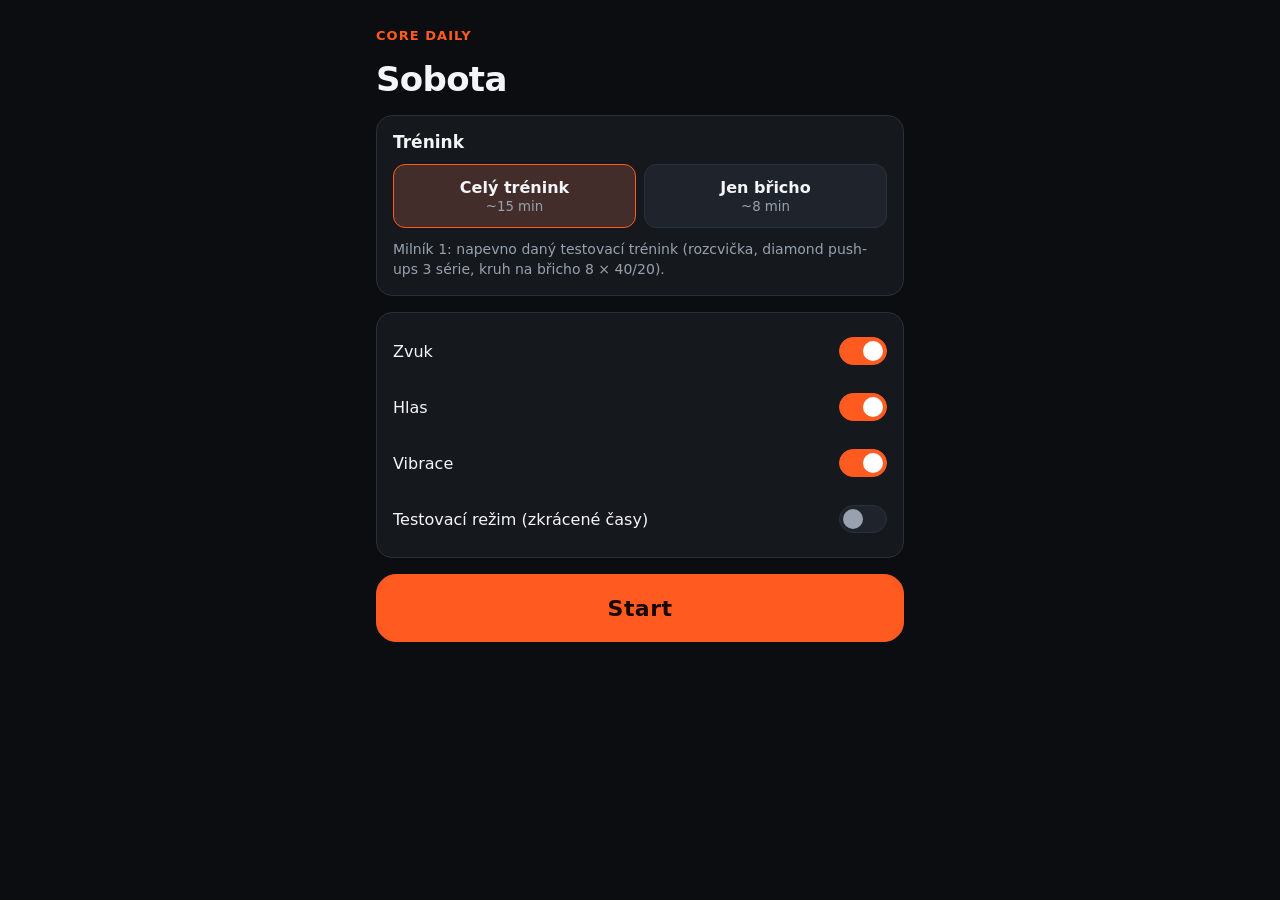
==== index.html @ 744a0409 "Milestone 1: timer engine and workout player Timestamp-based timer that catches up after backgroundi" ====
<!doctype html>
<html lang="cs">
<head>
  <meta charset="utf-8">
  <meta name="viewport" content="width=device-width, initial-scale=1, viewport-fit=cover">
  <meta name="theme-color" content="#0b0d10">
  <meta name="color-scheme" content="dark">
  <title>Core Daily</title>
  <link rel="icon" href="data:image/svg+xml,%3Csvg xmlns=%22http://www.w3.org/2000/svg%22 viewBox=%220 0 32 32%22%3E%3Crect width=%2232%22 height=%2232%22 rx=%228%22 fill=%22%23ff5a1f%22/%3E%3C/svg%3E">
  <link rel="stylesheet" href="css/app.css">
  <script type="module" src="js/main.js"></script>
</head>
<body>
  <div id="app"></div>
  <noscript>Core Daily potřebuje JavaScript.</noscript>
</body>
</html>
---- css/app.css ----
:root {
  --bg: #0b0d10;
  --surface: #15181d;
  --surface-2: #1f242c;
  --border: #2a3039;
  --text: #f3f5f8;
  --muted: #98a2ae;
  --accent: #ff5a1f;
  --accent-text: #160700;
  --rest: #2fc7a8;
  --neutral: #c3cad4;
  --danger: #ff4d5e;
  --radius: 16px;
  --font: system-ui, -apple-system, 'Segoe UI', Roboto, 'Helvetica Neue', Arial, sans-serif;
  color-scheme: dark;
}

*,
*::before,
*::after {
  box-sizing: border-box;
}

[hidden] {
  display: none !important;
}

html,
body {
  margin: 0;
  background: var(--bg);
  color: var(--text);
  font-family: var(--font);
  -webkit-tap-highlight-color: transparent;
  overscroll-behavior: none;
}

button {
  font: inherit;
  color: inherit;
  cursor: pointer;
  touch-action: manipulation;
}

h1,
h2 {
  margin: 0;
}

/* ---------- generic screens ---------- */

.screen {
  max-width: 560px;
  margin: 0 auto;
  padding: max(20px, env(safe-area-inset-top)) 16px calc(24px + env(safe-area-inset-bottom));
  display: flex;
  flex-direction: column;
  gap: 16px;
}

.eyebrow {
  margin: 8px 0 0;
  color: var(--accent);
  font-weight: 700;
  letter-spacing: 0.08em;
  text-transform: uppercase;
  font-size: 13px;
}

.title {
  font-size: 34px;
  font-weight: 800;
  letter-spacing: -0.02em;
}

.card {
  background: var(--surface);
  border: 1px solid var(--border);
  border-radius: var(--radius);
  padding: 16px;
  display: flex;
  flex-direction: column;
  gap: 12px;
}

.card h2 {
  font-size: 17px;
}

.card-accent {
  border-color: var(--accent);
}

.muted {
  color: var(--muted);
  margin: 0;
}

.small {
  font-size: 14px;
  line-height: 1.4;
}

.row {
  display: flex;
  gap: 10px;
}

.row > * {
  flex: 1;
}

.btn {
  min-height: 48px;
  padding: 0 18px;
  border-radius: 12px;
  border: 1px solid var(--border);
  background: var(--surface-2);
  font-weight: 650;
  font-size: 16px;
}

.btn-primary {
  background: var(--accent);
  border-color: var(--accent);
  color: var(--accent-text);
}

.btn-danger {
  background: var(--danger);
  border-color: var(--danger);
  color: #1a0004;
}

.btn-start {
  min-height: 68px;
  font-size: 22px;
  font-weight: 800;
  border-radius: 20px;
  letter-spacing: 0.02em;
}

.segmented {
  display: grid;
  grid-template-columns: 1fr 1fr;
  gap: 8px;
}

.segmented button {
  min-height: 64px;
  border-radius: 12px;
  border: 1px solid var(--border);
  background: var(--surface-2);
  font-weight: 650;
  display: flex;
  flex-direction: column;
  align-items: center;
  justify-content: center;
  gap: 2px;
}

.segmented small {
  color: var(--muted);
  font-weight: 500;
}

.segmented [aria-checked='true'] {
  border-color: var(--accent);
  background: color-mix(in srgb, var(--accent) 16%, var(--surface-2));
}

.toggle {
  display: flex;
  align-items: center;
  justify-content: space-between;
  min-height: 44px;
  gap: 12px;
  cursor: pointer;
}

.toggle input {
  position: absolute;
  opacity: 0;
  pointer-events: none;
}

.switch {
  flex: none;
  width: 48px;
  height: 28px;
  border-radius: 14px;
  background: var(--surface-2);
  border: 1px solid var(--border);
  position: relative;
  transition: background 0.15s;
}

.switch::after {
  content: '';
  position: absolute;
  top: 3px;
  left: 3px;
  width: 20px;
  height: 20px;
  border-radius: 50%;
  background: var(--muted);
  transition: transform 0.15s, background 0.15s;
}

.toggle input:checked + .switch {
  background: var(--accent);
  border-color: var(--accent);
}

.toggle input:checked + .switch::after {
  transform: translateX(20px);
  background: #fff;
}

.toggle input:focus-visible + .switch {
  outline: 2px solid var(--text);
  outline-offset: 2px;
}

.stats {
  display: grid;
  grid-template-columns: repeat(3, 1fr);
  gap: 8px;
}

.stat {
  background: var(--surface);
  border: 1px solid var(--border);
  border-radius: var(--radius);
  padding: 14px 8px;
  display: flex;
  flex-direction: column;
  align-items: center;
  gap: 4px;
}

.stat-num {
  font-size: 28px;
  font-weight: 800;
  font-variant-numeric: tabular-nums;
}

.stat-label {
  color: var(--muted);
  font-size: 13px;
}

.list {
  list-style: none;
  margin: 0;
  padding: 0;
}

.list li {
  display: flex;
  justify-content: space-between;
  padding: 10px 0;
  border-top: 1px solid var(--border);
}

.list li:first-child {
  border-top: 0;
}

/* ---------- dialog ---------- */

.dialog-backdrop {
  position: fixed;
  inset: 0;
  background: rgb(0 0 0 / 0.65);
  display: grid;
  place-items: center;
  padding: 16px;
  z-index: 10;
}

.dialog {
  width: min(100%, 360px);
  background: var(--surface);
  border: 1px solid var(--border);
  border-radius: 20px;
  padding: 20px;
}

.dialog p {
  color: var(--muted);
  margin: 8px 0 20px;
}

.dialog-actions {
  display: grid;
  grid-template-columns: 1fr 1fr;
  gap: 10px;
}

/* ---------- player ---------- */

.player {
  --phase: var(--neutral);
  --ring: min(78vw, 42dvh, 360px);
  position: fixed;
  inset: 0;
  display: flex;
  flex-direction: column;
  background: color-mix(in srgb, var(--phase) 12%, var(--bg));
  transition: background 0.4s;
  padding: env(safe-area-inset-top) 0 env(safe-area-inset-bottom);
  user-select: none;
}

.player[data-kind='work'],
.player[data-kind='reps'] {
  --phase: var(--accent);
}

.player[data-kind='rest'] {
  --phase: var(--rest);
}

.p-top {
  display: grid;
  grid-template-columns: 56px 1fr auto;
  align-items: center;
  gap: 8px;
  padding: 8px 16px 8px 4px;
}

.icon-btn {
  width: 52px;
  height: 52px;
  border: 0;
  background: none;
  border-radius: 50%;
  display: grid;
  place-items: center;
}

.icon-btn svg,
.ctrl-btn svg {
  width: 28px;
  height: 28px;
  fill: none;
  stroke: currentColor;
  stroke-width: 2.4;
  stroke-linecap: round;
  stroke-linejoin: round;
}

svg .fill {
  fill: currentColor;
}

.p-phase {
  color: var(--phase);
  font-weight: 800;
  font-size: 18px;
  letter-spacing: 0.1em;
  text-transform: uppercase;
}

.p-count {
  font-weight: 700;
  font-size: 18px;
  font-variant-numeric: tabular-nums;
  color: var(--muted);
}

.p-progress {
  height: 6px;
  margin: 0 16px;
  border-radius: 3px;
  background: rgb(255 255 255 / 0.1);
  overflow: hidden;
}

.p-progress-fill {
  height: 100%;
  background: var(--phase);
  transform-origin: left;
  transform: scaleX(0);
}

.p-wl {
  margin: 8px 16px 0;
  font-size: 13px;
  color: #ffc44d;
  text-align: center;
}

.p-main {
  flex: 1;
  min-height: 0;
  display: flex;
  flex-direction: column;
  align-items: center;
  justify-content: center;
  gap: 16px;
  padding: 12px 16px;
  text-align: center;
}

.p-ring {
  position: relative;
  width: var(--ring);
  height: var(--ring);
  flex: none;
}

.p-ring svg {
  width: 100%;
  height: 100%;
  transform: rotate(-90deg);
}

.p-ring circle {
  fill: none;
  stroke-width: 9;
}

.ring-bg {
  stroke: rgb(255 255 255 / 0.1);
}

.ring-fg {
  stroke: var(--phase);
  stroke-linecap: round;
}

.p-time {
  position: absolute;
  inset: 0;
  display: grid;
  place-items: center;
  font-size: calc(var(--ring) * 0.42);
  font-weight: 800;
  font-variant-numeric: tabular-nums;
  letter-spacing: -0.04em;
  line-height: 1;
}

.p-time.long {
  font-size: calc(var(--ring) * 0.3);
}

.p-paused {
  position: absolute;
  left: 0;
  right: 0;
  bottom: 18%;
  font-weight: 800;
  letter-spacing: 0.15em;
  text-transform: uppercase;
  color: var(--phase);
  opacity: 0;
}

.is-paused .p-paused {
  opacity: 1;
  animation: blink 1.2s ease-in-out infinite;
}

.is-paused .p-time {
  opacity: 0.55;
}

@keyframes blink {
  50% {
    opacity: 0.35;
  }
}

.p-info {
  display: flex;
  flex-direction: column;
  align-items: center;
  gap: 6px;
  max-width: 480px;
}

.p-next-label {
  color: var(--phase);
  font-weight: 700;
  text-transform: uppercase;
  letter-spacing: 0.1em;
  font-size: 14px;
}

.p-name {
  font-size: clamp(26px, 7.5vw, 38px);
  font-weight: 800;
  letter-spacing: -0.01em;
  line-height: 1.1;
}

.p-cue {
  margin: 0;
  color: var(--muted);
  font-size: 17px;
  line-height: 1.35;
}

.p-safety {
  margin: 4px 0 0;
  padding: 8px 12px;
  border-radius: 10px;
  background: rgb(255 196 77 / 0.12);
  color: #ffc44d;
  font-size: 14px;
  line-height: 1.35;
}

.p-reps {
  display: flex;
  flex-direction: column;
  align-items: center;
  gap: 14px;
  width: 100%;
  max-width: 360px;
}

.p-target {
  color: var(--muted);
  font-size: 17px;
}

.stepper {
  display: grid;
  grid-template-columns: 88px 1fr 88px;
  align-items: center;
  width: 100%;
}

.step-btn {
  height: 88px;
  border-radius: 50%;
  border: 2px solid var(--phase);
  background: none;
  font-size: 44px;
  font-weight: 600;
  line-height: 1;
}

.step-btn:active {
  background: color-mix(in srgb, var(--phase) 25%, transparent);
}

.p-repval {
  font-size: 104px;
  font-weight: 800;
  font-variant-numeric: tabular-nums;
  line-height: 1;
}

.btn-big {
  width: 100%;
  min-height: 64px;
  font-size: 22px;
  font-weight: 800;
  border-radius: 18px;
}

.p-controls {
  display: flex;
  justify-content: center;
  align-items: center;
  gap: 28px;
  padding: 12px 16px 20px;
}

.ctrl-btn {
  width: 68px;
  height: 68px;
  border-radius: 50%;
  border: 1px solid var(--border);
  background: var(--surface);
  display: grid;
  place-items: center;
}

.ctrl-main {
  width: 88px;
  height: 88px;
  background: var(--phase);
  border-color: var(--phase);
  color: var(--bg);
}

.ctrl-main svg {
  width: 36px;
  height: 36px;
  stroke-width: 3;
}

@media (max-height: 640px) {
  .player {
    --ring: min(70vw, 36dvh);
  }
  .p-cue {
    font-size: 15px;
  }
}

@media (prefers-reduced-motion: reduce) {
  * {
    transition: none !important;
    animation: none !important;
  }
}
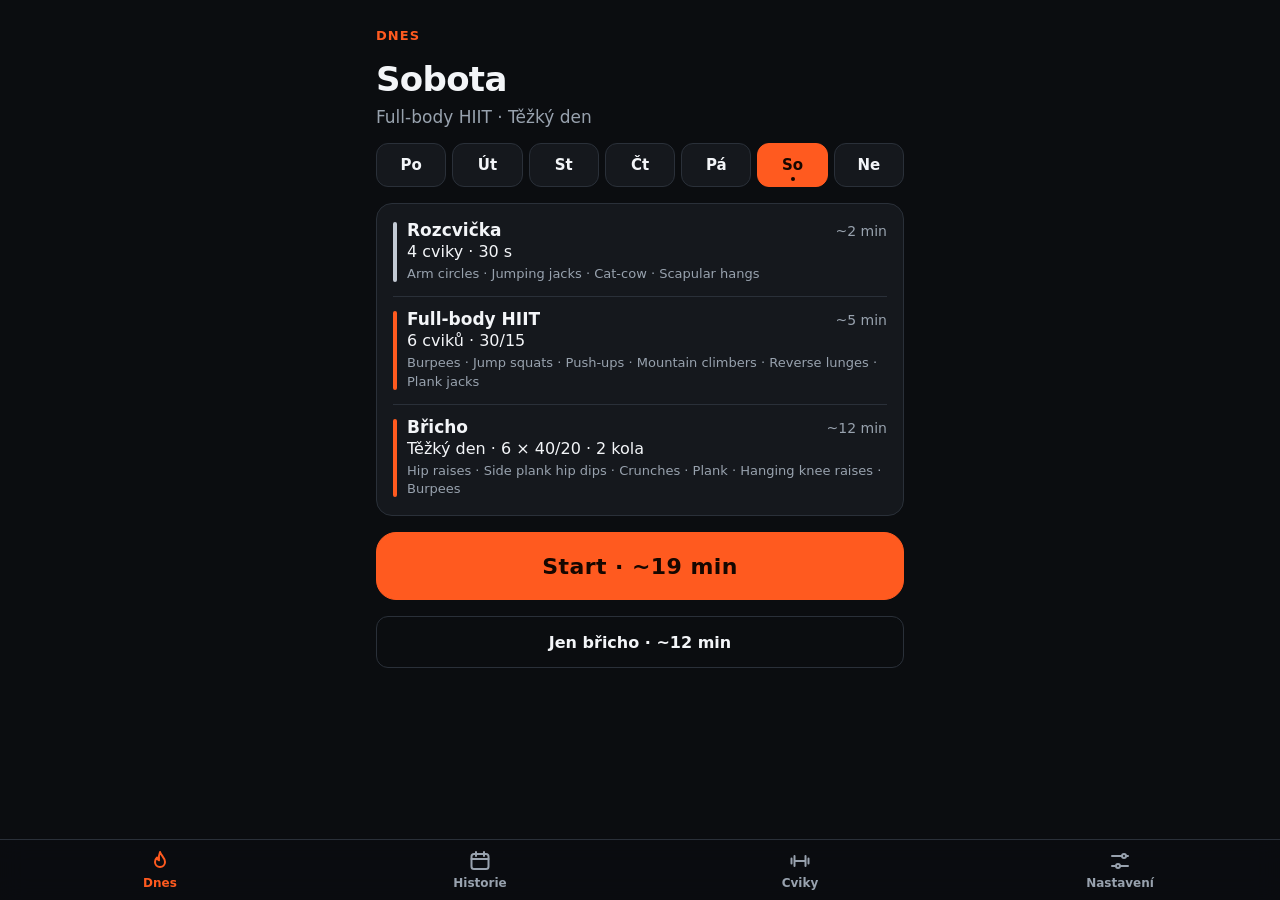
==== commit 269f94cc: "Milestone 2: exercise library, weekly plan, session generator Exercise library with Czech cues and p" ====
--- a/index.html
+++ b/index.html
@@ -12,6 +12,12 @@
 </head>
 <body>
   <div id="app"></div>
+  <nav id="nav" class="nav" aria-label="Hlavní navigace">
+    <a href="#dnes"><svg viewBox="0 0 24 24"><path d="M12 3c1 3.5 5 5.5 5 10a5 5 0 0 1-10 0c0-2.2 1-3.6 2-4.5.3 1.6 1.2 2.5 2 2.8C10.5 8.5 11 5.5 12 3z"/></svg>Dnes</a>
+    <a href="#historie"><svg viewBox="0 0 24 24"><rect x="3.5" y="5" width="17" height="15" rx="2.5"/><path d="M3.5 10h17M8 3v4M16 3v4"/></svg>Historie</a>
+    <a href="#cviky"><svg viewBox="0 0 24 24"><path d="M6.5 7v10M17.5 7v10M3.5 9.5v5M20.5 9.5v5M6.5 12h11"/></svg>Cviky</a>
+    <a href="#nastaveni"><svg viewBox="0 0 24 24"><path d="M4 7h10M18 7h2M4 17h4M12 17h8"/><circle cx="16" cy="7" r="2"/><circle cx="10" cy="17" r="2"/></svg>Nastavení</a>
+  </nav>
   <noscript>Core Daily potřebuje JavaScript.</noscript>
 </body>
 </html>
--- a/css/app.css
+++ b/css/app.css
@@ -611,3 +611,299 @@
     animation: none !important;
   }
 }
+
+/* ---------- milestone 2: navigation, today, library, settings ---------- */
+
+.screen {
+  padding-bottom: calc(96px + env(safe-area-inset-bottom));
+}
+
+.nav {
+  position: fixed;
+  left: 0;
+  right: 0;
+  bottom: 0;
+  z-index: 4;
+  display: grid;
+  grid-template-columns: repeat(4, 1fr);
+  background: color-mix(in srgb, var(--bg) 88%, transparent);
+  backdrop-filter: blur(12px);
+  border-top: 1px solid var(--border);
+  padding-bottom: env(safe-area-inset-bottom);
+}
+
+.nav a {
+  display: flex;
+  flex-direction: column;
+  align-items: center;
+  gap: 3px;
+  padding: 9px 0 10px;
+  min-height: 60px;
+  color: var(--muted);
+  text-decoration: none;
+  font-size: 12px;
+  font-weight: 600;
+}
+
+.nav svg {
+  width: 24px;
+  height: 24px;
+  fill: none;
+  stroke: currentColor;
+  stroke-width: 2;
+  stroke-linecap: round;
+  stroke-linejoin: round;
+}
+
+.nav a[aria-current='page'] {
+  color: var(--accent);
+}
+
+.player {
+  z-index: 5;
+}
+
+.subtitle {
+  margin: -8px 0 0;
+  color: var(--muted);
+  font-size: 17px;
+}
+
+.day-chips {
+  display: grid;
+  grid-template-columns: repeat(7, 1fr);
+  gap: 6px;
+}
+
+.day-chips button {
+  min-height: 44px;
+  border-radius: 12px;
+  border: 1px solid var(--border);
+  background: var(--surface);
+  font-weight: 650;
+  font-size: 15px;
+  position: relative;
+}
+
+.day-chips .is-today::after {
+  content: '';
+  position: absolute;
+  left: 50%;
+  bottom: 5px;
+  width: 4px;
+  height: 4px;
+  margin-left: -2px;
+  border-radius: 50%;
+  background: var(--accent);
+}
+
+.day-chips [aria-selected='true'] {
+  background: var(--accent);
+  border-color: var(--accent);
+  color: var(--accent-text);
+}
+
+.day-chips [aria-selected='true']::after {
+  background: var(--accent-text);
+}
+
+.blocks {
+  gap: 0;
+  padding: 4px 16px;
+}
+
+.block {
+  padding: 12px 0 12px 14px;
+  border-top: 1px solid var(--border);
+  position: relative;
+}
+
+.block:first-child {
+  border-top: 0;
+}
+
+.block::before {
+  content: '';
+  position: absolute;
+  left: 0;
+  top: 14px;
+  bottom: 14px;
+  width: 4px;
+  border-radius: 2px;
+  background: var(--neutral);
+}
+
+.block-strength::before,
+.block-hiit::before,
+.block-abs::before {
+  background: var(--accent);
+}
+
+.block-head {
+  display: flex;
+  justify-content: space-between;
+  align-items: baseline;
+}
+
+.block-label {
+  font-weight: 750;
+  font-size: 17px;
+}
+
+.block-min {
+  color: var(--muted);
+  font-variant-numeric: tabular-nums;
+  font-size: 14px;
+}
+
+.block-detail {
+  margin-top: 2px;
+}
+
+.block-items {
+  margin-top: 4px;
+  color: var(--muted);
+  font-size: 13px;
+  line-height: 1.45;
+}
+
+.note {
+  margin: 0;
+  padding: 10px 12px;
+  border-radius: 12px;
+  background: rgb(255 196 77 / 0.12);
+  color: #ffc44d;
+  font-size: 14px;
+}
+
+.btn-ghost {
+  background: none;
+  min-height: 52px;
+}
+
+.field {
+  display: flex;
+  flex-direction: column;
+  gap: 6px;
+  font-size: 15px;
+}
+
+.field > span {
+  color: var(--muted);
+}
+
+select {
+  font: inherit;
+  color: var(--text);
+  background: var(--surface-2);
+  border: 1px solid var(--border);
+  border-radius: 12px;
+  min-height: 48px;
+  padding: 0 12px;
+  width: 100%;
+}
+
+.seg-5 {
+  grid-template-columns: repeat(5, 1fr);
+}
+
+.seg-5 button {
+  min-height: 48px;
+}
+
+.count {
+  color: var(--muted);
+  font-weight: 500;
+  font-size: 14px;
+}
+
+.ex-list {
+  list-style: none;
+  margin: 0;
+  padding: 0;
+}
+
+.ex {
+  padding: 12px 0;
+  border-top: 1px solid var(--border);
+}
+
+.ex:first-child {
+  border-top: 0;
+  padding-top: 0;
+}
+
+.ex-head {
+  display: flex;
+  justify-content: space-between;
+  align-items: center;
+  gap: 12px;
+}
+
+.ex-name {
+  font-weight: 700;
+}
+
+.ex.is-current .ex-name::after {
+  content: 'moje úroveň';
+  margin-left: 8px;
+  padding: 2px 8px;
+  border-radius: 999px;
+  background: color-mix(in srgb, var(--accent) 20%, transparent);
+  color: var(--accent);
+  font-size: 12px;
+  font-weight: 700;
+  vertical-align: 2px;
+}
+
+.ex-cue {
+  margin: 4px 0 0;
+  font-size: 15px;
+  line-height: 1.4;
+}
+
+.ex-meta {
+  margin: 4px 0 0;
+  color: var(--muted);
+  font-size: 13px;
+}
+
+.dots {
+  display: inline-flex;
+  gap: 3px;
+  flex: none;
+}
+
+.dots i {
+  width: 7px;
+  height: 7px;
+  border-radius: 50%;
+  background: var(--surface-2);
+  border: 1px solid var(--border);
+}
+
+.dots i.on {
+  background: var(--accent);
+  border-color: var(--accent);
+}
+
+.setting-step {
+  display: flex;
+  justify-content: space-between;
+  align-items: center;
+  gap: 12px;
+}
+
+.mini-stepper {
+  display: grid;
+  grid-template-columns: 48px 64px 48px;
+  align-items: center;
+  text-align: center;
+  font-variant-numeric: tabular-nums;
+  font-weight: 700;
+}
+
+.mini-stepper .btn {
+  padding: 0;
+  font-size: 22px;
+}
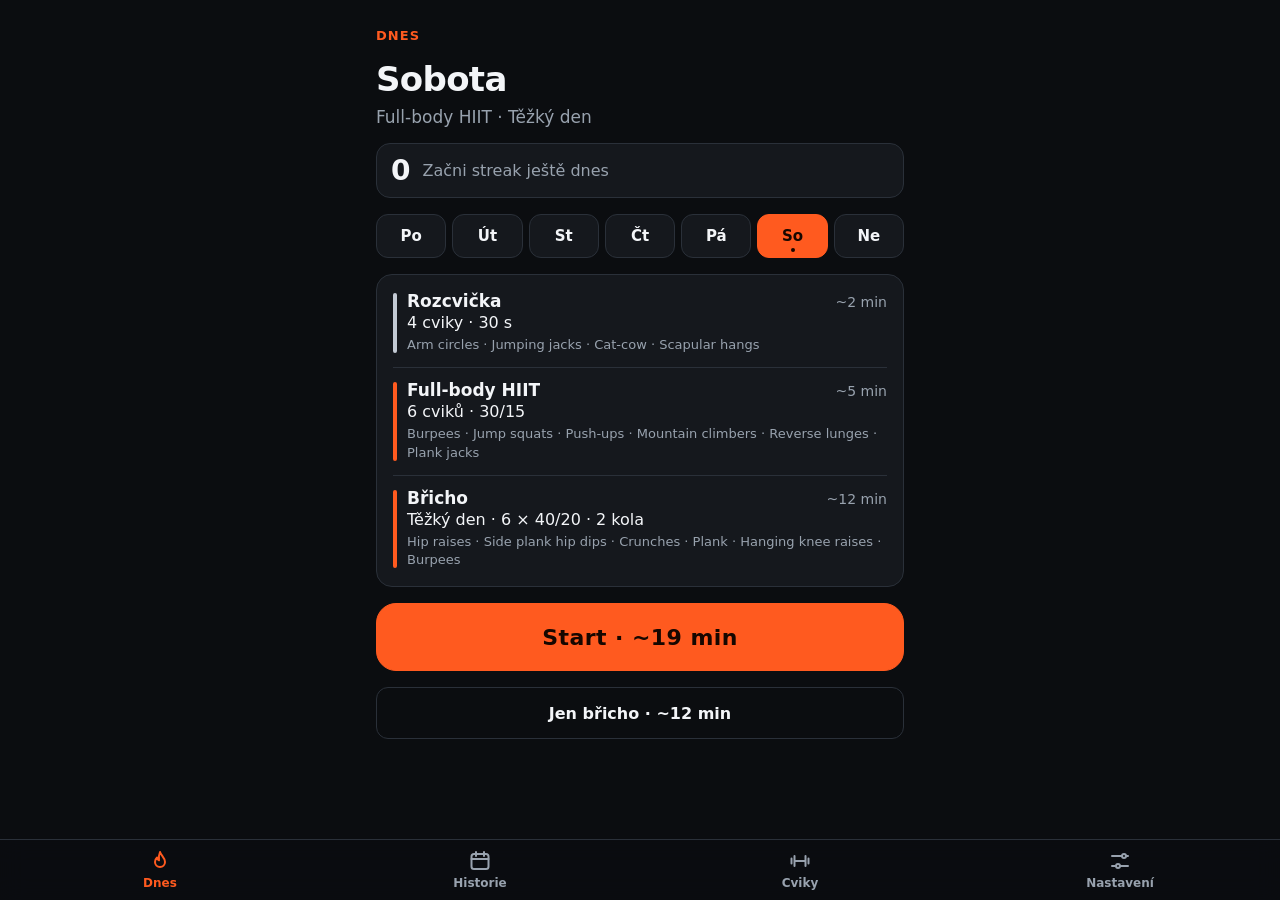
==== commit 91ec590c: "Milestone 5: PWA manifest, service worker, icons, README Installable PWA with maskable icons, module" ====
--- a/index.html
+++ b/index.html
@@ -6,7 +6,10 @@
   <meta name="theme-color" content="#0b0d10">
   <meta name="color-scheme" content="dark">
   <title>Core Daily</title>
-  <link rel="icon" href="data:image/svg+xml,%3Csvg xmlns=%22http://www.w3.org/2000/svg%22 viewBox=%220 0 32 32%22%3E%3Crect width=%2232%22 height=%2232%22 rx=%228%22 fill=%22%23ff5a1f%22/%3E%3C/svg%3E">
+  <meta name="description" content="Denní kalisthenika s hrazdou – 10–15 minut, důraz na břicho.">
+  <link rel="manifest" href="manifest.webmanifest">
+  <link rel="icon" href="assets/icons/icon.svg" type="image/svg+xml">
+  <link rel="apple-touch-icon" href="assets/icons/apple-touch-icon.png">
   <link rel="stylesheet" href="css/app.css">
   <script type="module" src="js/main.js"></script>
 </head>
--- a/css/app.css
+++ b/css/app.css
@@ -302,7 +302,7 @@
 
 .player {
   --phase: var(--neutral);
-  --ring: min(78vw, 42dvh, 360px);
+  --ring: min(62vw, 31dvh, 320px);
   position: fixed;
   inset: 0;
   display: flex;
@@ -598,7 +598,7 @@
 
 @media (max-height: 640px) {
   .player {
-    --ring: min(70vw, 36dvh);
+    --ring: min(56vw, 28dvh);
   }
   .p-cue {
     font-size: 15px;
@@ -907,3 +907,492 @@
   padding: 0;
   font-size: 22px;
 }
+
+/* ---------- milestone 2b: stick figure ---------- */
+
+.figure {
+  position: relative;
+  width: 100%;
+  height: 100%;
+  color: var(--accent);
+}
+
+.fig,
+.figure-photo {
+  display: block;
+  width: 100%;
+  height: 100%;
+}
+
+.figure-photo {
+  object-fit: contain;
+  border-radius: 12px;
+}
+
+.fig path,
+.fig circle {
+  fill: none;
+  stroke: currentColor;
+  stroke-width: 6.5;
+  stroke-linecap: round;
+  stroke-linejoin: round;
+}
+
+.fig .fig-body circle {
+  fill: currentColor;
+  stroke-width: 0;
+}
+
+.fig .fig-far {
+  opacity: 0.42;
+}
+
+.fig .fig-glow {
+  stroke-width: 18;
+  opacity: 0.3;
+  filter: blur(3px);
+}
+
+.fig .prop-floor,
+.fig .prop-bar,
+.fig .prop-wall {
+  stroke: var(--muted);
+  stroke-width: 2;
+  stroke-linecap: round;
+  opacity: 0.45;
+}
+
+.fig .prop-bar {
+  stroke-width: 4;
+  opacity: 0.8;
+}
+
+.fig .prop-box {
+  fill: var(--surface-2);
+  stroke: var(--muted);
+  stroke-width: 1.5;
+  opacity: 0.8;
+}
+
+.figure-toggle,
+.figure-play {
+  position: absolute;
+  border: 1px solid var(--border);
+  background: color-mix(in srgb, var(--bg) 75%, transparent);
+  color: var(--text);
+  font-weight: 650;
+  font-size: 13px;
+}
+
+.figure-toggle {
+  top: 4px;
+  right: 4px;
+  min-height: 32px;
+  padding: 0 12px;
+  border-radius: 999px;
+}
+
+.figure-play {
+  inset: 50% auto auto 50%;
+  width: 56px;
+  height: 56px;
+  margin: -28px 0 0 -28px;
+  border-radius: 50%;
+  display: grid;
+  place-items: center;
+}
+
+.figure-play svg {
+  width: 26px;
+  height: 26px;
+  fill: currentColor;
+}
+
+/* figure placement */
+
+.p-main {
+  gap: 10px;
+}
+
+.p-figure {
+  flex: 1 1 0;
+  min-height: 72px;
+  max-height: 240px;
+  width: 100%;
+  max-width: 420px;
+}
+
+.player .figure {
+  color: var(--phase);
+}
+
+.ex details > summary {
+  list-style: none;
+  display: grid;
+  grid-template-columns: 76px 1fr;
+  gap: 12px;
+  cursor: pointer;
+}
+
+.ex details > summary::-webkit-details-marker {
+  display: none;
+}
+
+.ex-thumb {
+  width: 76px;
+  height: 58px;
+  border-radius: 10px;
+  background: var(--bg);
+  color: var(--neutral);
+  overflow: hidden;
+}
+
+.ex-text {
+  display: flex;
+  flex-direction: column;
+  min-width: 0;
+}
+
+.ex-text > span {
+  display: block;
+}
+
+.ex details[open] .ex-thumb {
+  color: var(--accent);
+}
+
+.ex-demo {
+  display: flex;
+  flex-direction: column;
+  gap: 10px;
+  margin-top: 12px;
+}
+
+.ex-figure {
+  height: 200px;
+  border-radius: 12px;
+  background: var(--bg);
+  padding: 8px;
+}
+
+.ex-video {
+  color: var(--text);
+  display: grid;
+  place-items: center;
+  text-decoration: none;
+  min-height: 44px;
+}
+
+/* ---------- milestone 3: logging, history ---------- */
+
+.p-log {
+  display: flex;
+  align-items: center;
+  justify-content: space-between;
+  gap: 10px;
+  width: 100%;
+  max-width: 420px;
+  padding: 8px 8px 8px 14px;
+  border-radius: 14px;
+  background: rgb(255 255 255 / 0.06);
+}
+
+.p-log-label {
+  font-size: 14px;
+  color: var(--muted);
+  text-align: left;
+  line-height: 1.3;
+}
+
+.p-log-ctrl {
+  display: flex;
+  align-items: center;
+  gap: 6px;
+  flex: none;
+}
+
+.p-log-val {
+  min-width: 34px;
+  text-align: center;
+  font-size: 26px;
+  font-weight: 800;
+  font-variant-numeric: tabular-nums;
+}
+
+.log-btn {
+  width: 44px;
+  height: 44px;
+  border-radius: 50%;
+  border: 1.5px solid var(--phase);
+  background: none;
+  font-size: 22px;
+  line-height: 1;
+}
+
+.p-log.is-logged .log-ok {
+  background: var(--phase);
+  color: var(--bg);
+}
+
+.center {
+  text-align: center;
+}
+
+.streak {
+  display: flex;
+  align-items: center;
+  gap: 12px;
+  padding: 10px 14px;
+  border-radius: 14px;
+  background: var(--surface);
+  border: 1px solid var(--border);
+  color: var(--muted);
+}
+
+.streak-num {
+  font-size: 28px;
+  font-weight: 800;
+  color: var(--text);
+  font-variant-numeric: tabular-nums;
+}
+
+.streak.is-done {
+  border-color: color-mix(in srgb, var(--accent) 50%, var(--border));
+}
+
+.streak.is-done .streak-num {
+  color: var(--accent);
+}
+
+.cal-head {
+  display: grid;
+  grid-template-columns: 44px 1fr 44px;
+  align-items: center;
+  text-align: center;
+}
+
+.cal-head .icon-btn {
+  width: 44px;
+  height: 44px;
+  font-size: 26px;
+}
+
+.cal-head .icon-btn:disabled {
+  opacity: 0.25;
+}
+
+.cal-grid {
+  display: grid;
+  grid-template-columns: repeat(7, 1fr);
+  gap: 4px;
+  text-align: center;
+}
+
+.cal-wd {
+  color: var(--muted);
+  font-size: 12px;
+  font-weight: 600;
+  padding-bottom: 2px;
+}
+
+.cal-day {
+  width: 100%;
+  max-width: 38px;
+  margin: 0 auto;
+  aspect-ratio: 1;
+  display: grid;
+  place-items: center;
+  border-radius: 50%;
+  font-size: 14px;
+  font-variant-numeric: tabular-nums;
+}
+
+.cal-day.is-done {
+  background: var(--accent);
+  color: var(--accent-text);
+  font-weight: 750;
+}
+
+.cal-day.is-partial {
+  box-shadow: inset 0 0 0 1.5px color-mix(in srgb, var(--accent) 60%, transparent);
+}
+
+.cal-day.is-today:not(.is-done) {
+  box-shadow: inset 0 0 0 2px var(--text);
+}
+
+.seg-4 {
+  grid-template-columns: repeat(4, 1fr);
+}
+
+.seg-4 button {
+  min-height: 44px;
+}
+
+.chart-card h3 {
+  margin: 4px 0 0;
+  font-size: 15px;
+}
+
+.chart-readout {
+  color: var(--muted);
+  font-size: 13px;
+  font-variant-numeric: tabular-nums;
+  min-height: 18px;
+}
+
+.chart {
+  display: block;
+  width: 100%;
+  height: auto;
+  touch-action: pan-y;
+}
+
+.chart-grid {
+  stroke: var(--border);
+  stroke-width: 1;
+}
+
+.chart-tick {
+  fill: var(--muted);
+  font-size: 10px;
+  font-family: var(--font);
+}
+
+.chart-line {
+  fill: none;
+  stroke: var(--accent);
+  stroke-width: 2;
+  stroke-linejoin: round;
+  stroke-linecap: round;
+}
+
+.chart-dot {
+  fill: var(--accent);
+  stroke: var(--surface);
+  stroke-width: 2;
+}
+
+.chart-dot.is-active {
+  r: 6;
+}
+
+.chart-cross {
+  stroke: var(--muted);
+  stroke-width: 1;
+  stroke-dasharray: 3 3;
+}
+
+.chart-hit {
+  fill: transparent;
+}
+
+.sessions li {
+  display: block;
+}
+
+.session-row > div + div {
+  margin-top: 2px;
+}
+
+.tag {
+  font-size: 12px;
+  padding: 1px 6px;
+  border-radius: 999px;
+  background: var(--surface-2);
+  color: var(--muted);
+}
+
+.file-btn {
+  display: grid;
+  place-items: center;
+  cursor: pointer;
+}
+
+.btn-danger-ghost {
+  background: none;
+  border-color: color-mix(in srgb, var(--danger) 50%, var(--border));
+  color: var(--danger);
+}
+
+.data-msg {
+  margin: 0;
+}
+
+.data-msg.is-error {
+  color: var(--danger);
+}
+
+/* ---------- milestone 4: feedback & progression ---------- */
+
+.seg-3 {
+  grid-template-columns: repeat(3, 1fr);
+}
+
+.seg-3 button {
+  min-height: 52px;
+  font-size: 16px;
+}
+
+.suggestion {
+  display: flex;
+  flex-direction: column;
+  gap: 6px;
+  padding: 12px;
+  border-radius: 12px;
+  background: var(--surface-2);
+  border: 1px solid var(--border);
+}
+
+.suggestion p {
+  margin: 0;
+}
+
+.suggestion.is-applied {
+  border-color: var(--accent);
+}
+
+.suggestion.is-declined {
+  opacity: 0.6;
+}
+
+.sg-state {
+  font-weight: 650;
+}
+
+.adjust-row {
+  display: flex;
+  align-items: center;
+  justify-content: space-between;
+  gap: 10px;
+  font-size: 15px;
+}
+
+.adjust-row .btn {
+  min-height: 36px;
+  padding: 0 12px;
+  font-size: 14px;
+}
+
+/* ---------- milestone 5: PWA ---------- */
+
+.update-banner {
+  position: fixed;
+  left: 12px;
+  right: 12px;
+  bottom: calc(72px + env(safe-area-inset-bottom));
+  z-index: 4;
+  display: flex;
+  align-items: center;
+  justify-content: space-between;
+  gap: 12px;
+  padding: 10px 10px 10px 16px;
+  border-radius: 16px;
+  background: var(--surface-2);
+  border: 1px solid var(--accent);
+  box-shadow: 0 8px 24px rgb(0 0 0 / 0.4);
+}
+
+.update-banner .btn {
+  min-height: 40px;
+}
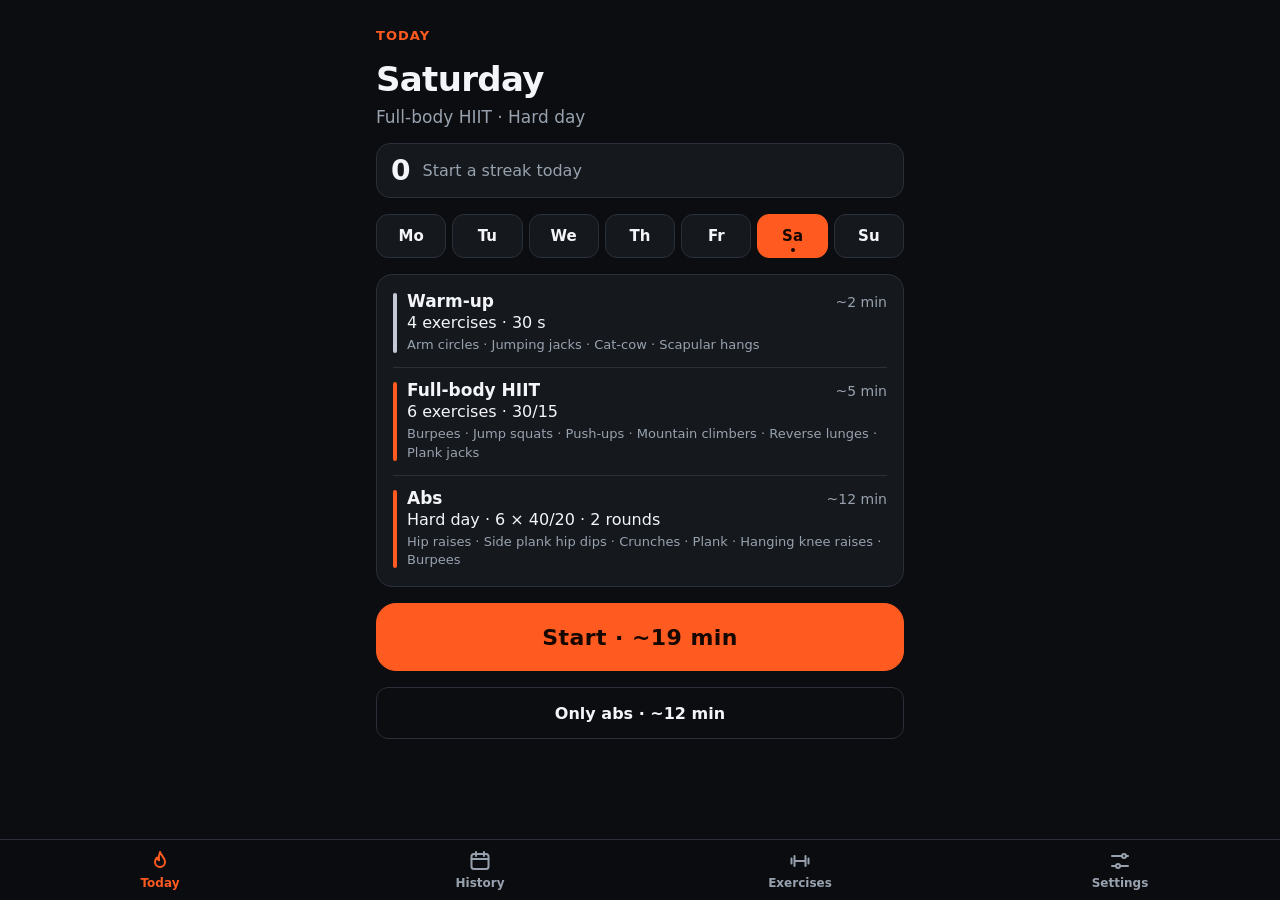
==== commit 8139211b: "Translate the entire app into English UI text, exercise categories and form cues, weekly plan, voice" ====
--- a/index.html
+++ b/index.html
@@ -1,12 +1,12 @@
 <!doctype html>
-<html lang="cs">
+<html lang="en">
 <head>
   <meta charset="utf-8">
   <meta name="viewport" content="width=device-width, initial-scale=1, viewport-fit=cover">
   <meta name="theme-color" content="#0b0d10">
   <meta name="color-scheme" content="dark">
   <title>Core Daily</title>
-  <meta name="description" content="Denní kalisthenika s hrazdou – 10–15 minut, důraz na břicho.">
+  <meta name="description" content="Daily calisthenics with a pull-up bar – 10–15 minutes, focused on abs.">
   <link rel="manifest" href="manifest.webmanifest">
   <link rel="icon" href="assets/icons/icon.svg" type="image/svg+xml">
   <link rel="apple-touch-icon" href="assets/icons/apple-touch-icon.png">
@@ -15,12 +15,12 @@
 </head>
 <body>
   <div id="app"></div>
-  <nav id="nav" class="nav" aria-label="Hlavní navigace">
-    <a href="#dnes"><svg viewBox="0 0 24 24"><path d="M12 3c1 3.5 5 5.5 5 10a5 5 0 0 1-10 0c0-2.2 1-3.6 2-4.5.3 1.6 1.2 2.5 2 2.8C10.5 8.5 11 5.5 12 3z"/></svg>Dnes</a>
-    <a href="#historie"><svg viewBox="0 0 24 24"><rect x="3.5" y="5" width="17" height="15" rx="2.5"/><path d="M3.5 10h17M8 3v4M16 3v4"/></svg>Historie</a>
-    <a href="#cviky"><svg viewBox="0 0 24 24"><path d="M6.5 7v10M17.5 7v10M3.5 9.5v5M20.5 9.5v5M6.5 12h11"/></svg>Cviky</a>
-    <a href="#nastaveni"><svg viewBox="0 0 24 24"><path d="M4 7h10M18 7h2M4 17h4M12 17h8"/><circle cx="16" cy="7" r="2"/><circle cx="10" cy="17" r="2"/></svg>Nastavení</a>
+  <nav id="nav" class="nav" aria-label="Main navigation">
+    <a href="#today"><svg viewBox="0 0 24 24"><path d="M12 3c1 3.5 5 5.5 5 10a5 5 0 0 1-10 0c0-2.2 1-3.6 2-4.5.3 1.6 1.2 2.5 2 2.8C10.5 8.5 11 5.5 12 3z"/></svg>Today</a>
+    <a href="#history"><svg viewBox="0 0 24 24"><rect x="3.5" y="5" width="17" height="15" rx="2.5"/><path d="M3.5 10h17M8 3v4M16 3v4"/></svg>History</a>
+    <a href="#exercises"><svg viewBox="0 0 24 24"><path d="M6.5 7v10M17.5 7v10M3.5 9.5v5M20.5 9.5v5M6.5 12h11"/></svg>Exercises</a>
+    <a href="#settings"><svg viewBox="0 0 24 24"><path d="M4 7h10M18 7h2M4 17h4M12 17h8"/><circle cx="16" cy="7" r="2"/><circle cx="10" cy="17" r="2"/></svg>Settings</a>
   </nav>
-  <noscript>Core Daily potřebuje JavaScript.</noscript>
+  <noscript>Core Daily needs JavaScript.</noscript>
 </body>
 </html>
--- a/css/app.css
+++ b/css/app.css
@@ -845,7 +845,7 @@
 }
 
 .ex.is-current .ex-name::after {
-  content: 'moje úroveň';
+  content: 'my level';
   margin-left: 8px;
   padding: 2px 8px;
   border-radius: 999px;
